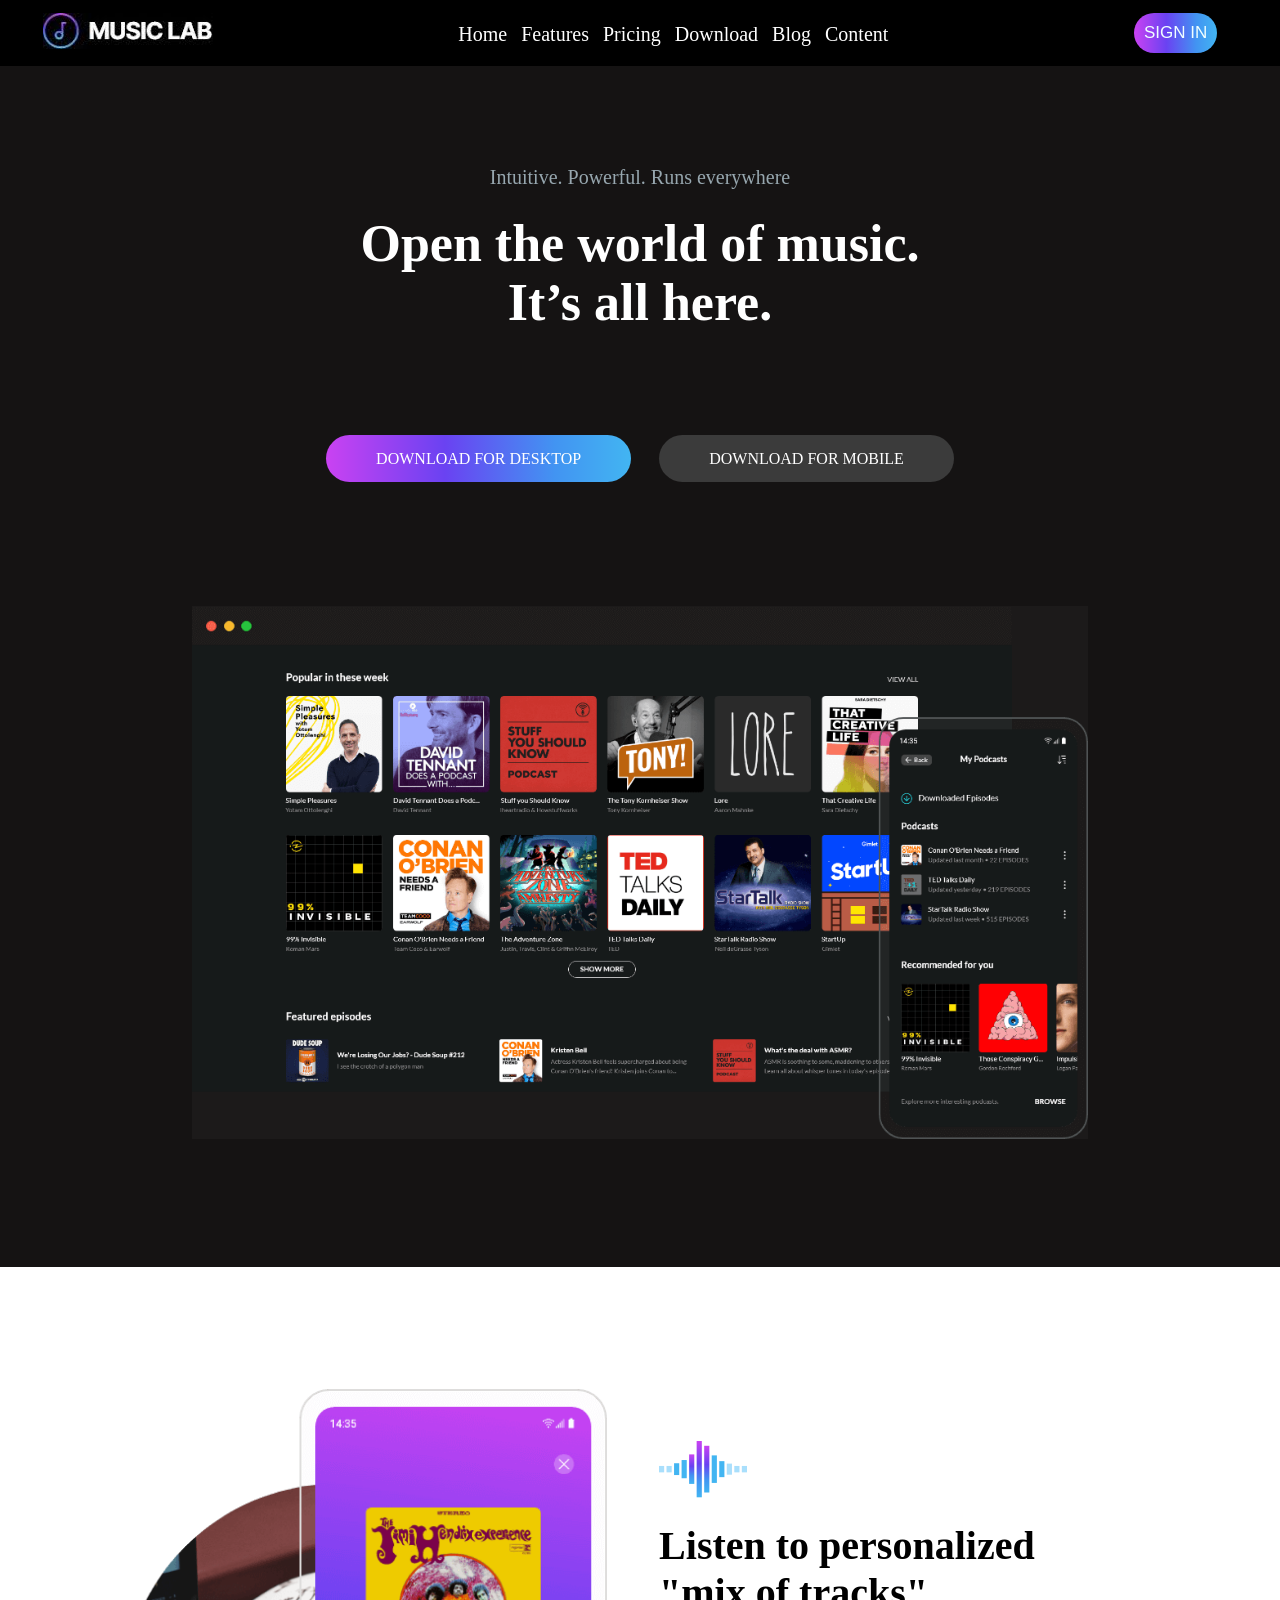
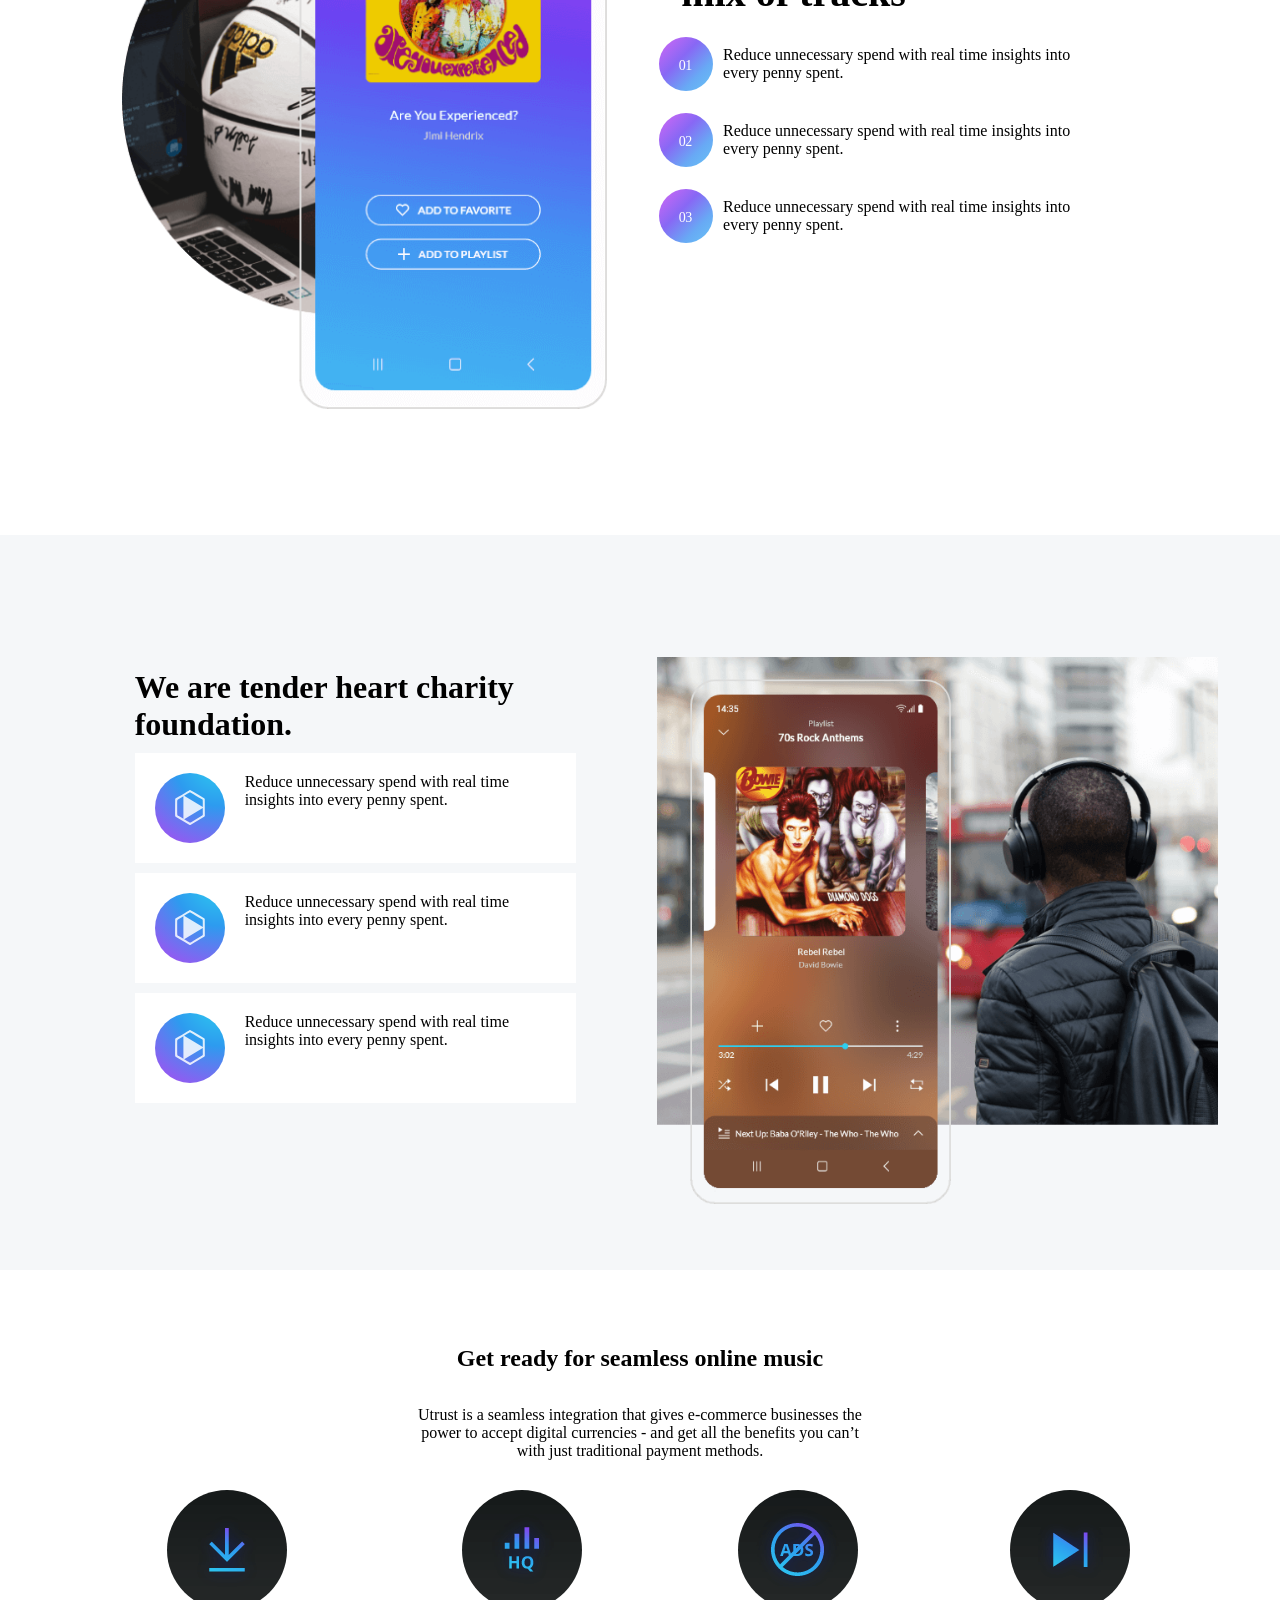
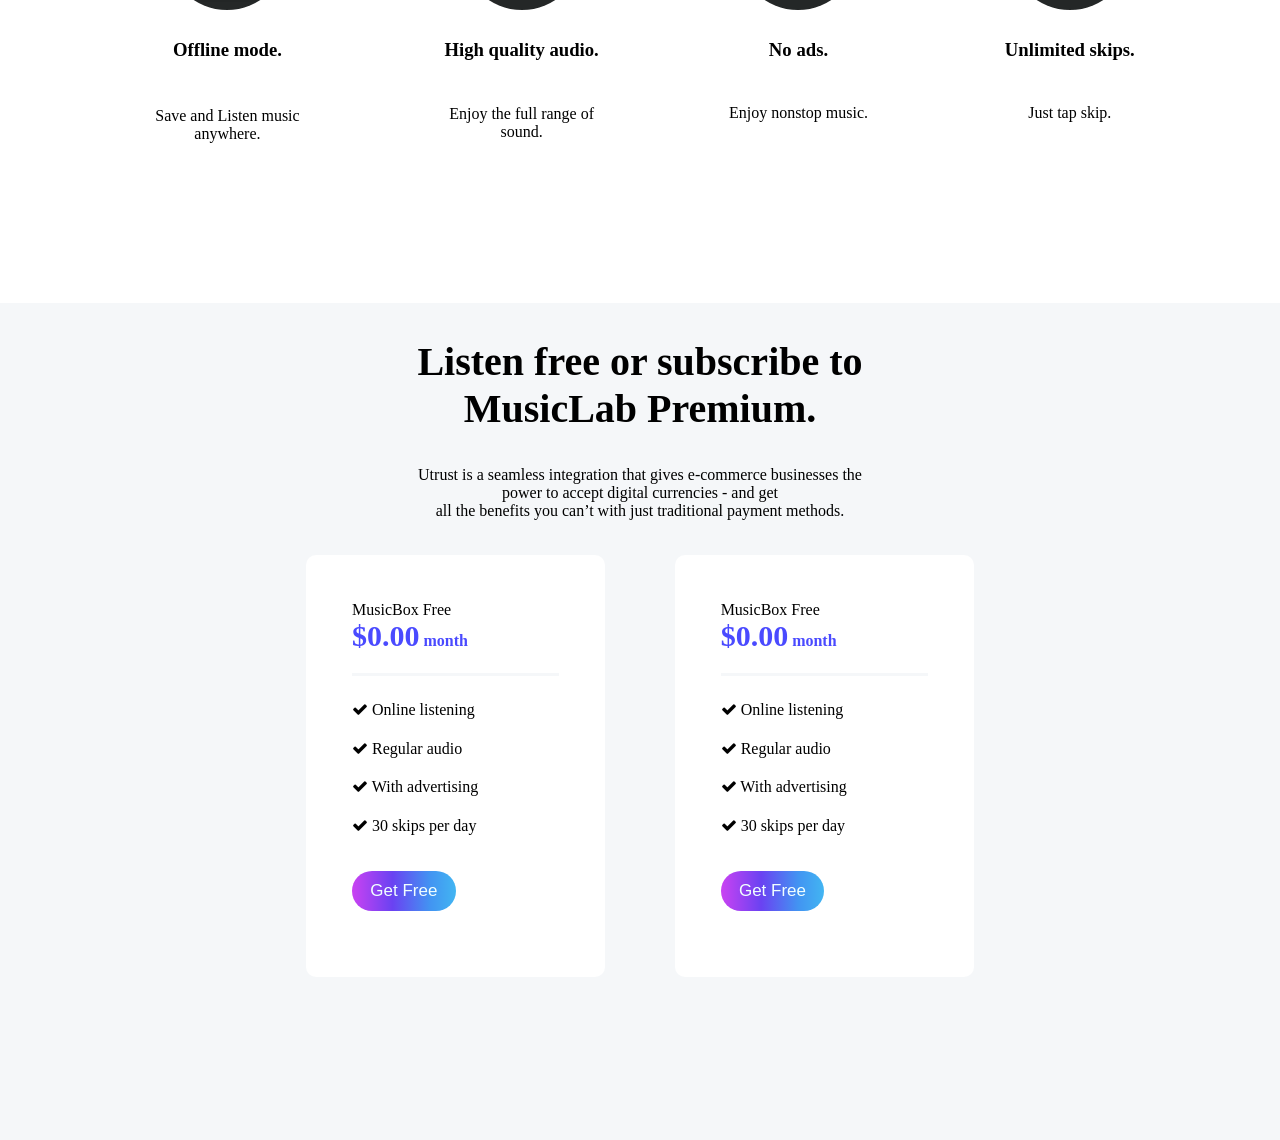
==== index.html @ fc3548c2 "commiting" ====
<!DOCTYPE html>
<html lang="en">
<head>
    <meta charset="UTF-8">
    <meta http-equiv="X-UA-Compatible" content="IE=edge">
    <meta name="viewport" content="width=device-width, initial-scale=1.0">
    <link rel="stylesheet" href="css/style1.css">
    <link rel="stylesheet" href="https://cdnjs.cloudflare.com/ajax/libs/font-awesome/4.7.0/css/font-awesome.min.css">
    <title>Music Lab</title>
</head>
<body>
    <section class="header">
    <nav>
        <a href="index1.html"><img src="img/logo.jpg" alt="logo"></a>
        <div class="nav-links">   
            <ul>
                <li class="list"><a href="#"> Home     </a></li>
                <li class="list"><a href="#"> Features </a></li>
                <li class="list"><a href="#"> Pricing  </a></li>
                <li class="list"><a href="#"> Download </a></li>
                <li class="list"><a href="#"> Blog     </a></li>
                <li class="list"><a href="#"> Content  </a></li>
            </ul>
        </div> 
       <div class="btn">
        <button class="btn">SIGN IN</button>
        <i class="fa fa-bars"></i>
        </div>
    </nav>
    </section>
    <!-- ------------------------ download ------------------------- -->
    <section class="dwlnd">
        <div class="hero">
        <span>
            Intuitive. Powerful. Runs everywhere
        </span>
        <h1>
            Open the world of music. <br> It’s all here.
        </h1>
        <div class="link">
            <a href="" id="bt1" >DOWNLOAD FOR DESKTOP</a>
            <a href="" id="bt2" >DOWNLOAD FOR MOBILE</a>
        </div>
    </div>
    <div class="hero-pic">
    <img src="img/xhero-desktop.png.pagespeed.ic.xxQqC5O0F5.webp" alt="">
    </div>
    </section>
<!-- ----------------------------- personalized mix of tracks ----------------------------- -->
<section class="personalized">
    <div class="personalized">
        <div class="pic">
        <img src="img/xabout1.png.pagespeed.ic.5Gj3LraFvx.webp" alt="" >
        </div>
        <div class="content_per">
            <div>
            <img src="img/xsound.png.pagespeed.ic.aqZmb5nW4H.webp" alt="">
            <h2>Listen to personalized <br> "mix of tracks"</h2>
            </div>
            <div id="f2">
            <div class="num">
                <img src="img/number1.svg" alt="">
                <p>Reduce unnecessary spend with real time insights into every penny spent.</p>
            </div>
            <div class="num">
                <img src="img/number2.svg" alt="">
                <p>Reduce unnecessary spend with real time insights into every penny spent.</p>
            </div>
            <div class="num">
                <img src="img/number3.svg" alt="">
                <p>Reduce unnecessary spend with real time insights into every penny spent.</p>
            </div>
            </div>
        </div>
    </div>
</section>
 <!-- ----------------------------- heart charity foundation ------------------------- -->
<section class="charity">
    <div class="charity1">
        <div class="content-charity">
            <h1>We are tender heart charity foundation.</h1>
            <div class="pic-img">
                <img src="img/finder.svg" alt="">
                <p>Reduce unnecessary spend with real time insights into every penny spent.</p>
            </div>
            <div class="pic-img">
                <img src="img/finder.svg" alt="">
                <p>Reduce unnecessary spend with real time insights into every penny spent.</p>
            </div>
            <div class="pic-img">
                <img src="img/finder.svg" alt="">
                <p>Reduce unnecessary spend with real time insights into every penny spent.</p>
            </div>
        </div>
        <div class="pimg">
        <img src="img/xabout2.png.pagespeed.ic.72aMp8Hctl.webp" alt="" >
        </div>
    </div>
</section>
<!-- ----------------------------- seamless -------------------------- -->
<section class="seamless">
    <div class="seamless">
       <h1>Get ready for seamless online music</h1>
       <p>Utrust is a seamless integration that gives e-commerce businesses the power to accept digital currencies - and get all the benefits you can’t with just traditional payment methods.</p>

    <div class="seamless-box">
        <div class="seam">
            <div>
                <img src="img/xonlinemusic1.png.pagespeed.ic.-YIR7EM0TZ.webp" alt="">
            </div>
            <h3>Offline mode.</h3>
            <p>Save and Listen music anywhere.</p>
        </div>
        <div class="seam">
            <div>
                <img src="img/xonlinemusic2.png.pagespeed.ic.Cceh80Y6Rl.webp" alt="">
            </div>
            <h3>High quality audio.</h3>
            <p>Enjoy the full range of sound.</p>
        </div>
        <div class="seam">
            <div>
                <img src="img/xonlinemusic3.png.pagespeed.ic.zgqB0nbRru.webp" alt="">
            </div>
            <h3>No ads.</h3>
            <p>Enjoy nonstop music.</p>
        </div>
        <div class="seam">
            <div>
                <img src="img/xonlinemusic4.png.pagespeed.ic.Eik9M26QE1.webp" alt="">
            </div>
            <h3>Unlimited skips.</h3>
            <p>Just tap skip.</p>
        </div>
    </div>

    </div>
</section>
<!-- ---------------------------subscription-------------------------- -->
<section class="subscribe">
<div class="subscribe1">
    <div class="one">
    <h1>Listen free or subscribe to <br>
    MusicLab Premium.</h1>
    <p>Utrust is a seamless integration that gives e-commerce businesses the <br> power to accept digital currencies - and get <br> all the benefits you can’t with just traditional payment methods.</p>
</div>
<div class="subs-box">
    <div class="box">
        <div id="up_part">
        <p>MusicBox Free </p>
        <h4> <span id="ss">$0.00</span>
        <span>month</span>
        </h4>
        </div>
        <div id="list">
            <ul>
                <li><i class="fa fa-check"></i>  Online listening</li>
                <li><i class="fa fa-check"></i>  Regular audio</li>
                <li><i class="fa fa-check"></i>  With advertising</li>
                <li><i class="fa fa-check"></i>  30 skips per day</li>
            </ul>
        </div>
        <div class="btn">
           <button >Get Free</button>
        </div>
    </div>
    <div class="box">
        <div id="up_part">
        <p>MusicBox Free </p>
        <h4> <span id="ss">$0.00</span>
        <span>month</span>
        </h4>
        </div>
        <div id="list">
            <ul>
                <li><i class="fa fa-check"></i>  Online listening</li>
                <li><i class="fa fa-check"></i>  Regular audio</li>
                <li><i class="fa fa-check"></i>  With advertising</li>
                <li><i class="fa fa-check"></i>  30 skips per day</li>
            </ul>
        </div>
        <div class="btn">
           <button >Get Free</button>
        </div>
    </div>
</div>

</div>
</section>
</body>
</html>
---- css/style1.css ----
*{
    margin: 0;
    padding: 0;
}
body{
    font-family: 'Inter';
}
.header{
    position: relative;
}
nav{
    display: flex;
    justify-content: space-between;
    flex-basis: 32%;
    margin: 0px 30px;
    padding: 1%;
}
.nav-links ul li{
    display: inline-block;  /*This makes the items of  lists in horizontal*/
    margin-top: 10px;
}
.nav-links ul li a{
    text-decoration: none;
    font-size: 20px;
    padding: 2px 5px;
    margin-top: 5px;
    color: white;
    transition: 1s;
}
.nav-links ul li a:hover{
    color: #626364;
}
.btn button{
    margin-right:20px;
    cursor: pointer;
}
.btn button{
    font-family: 'Inter', sans-serif;
    font-size: 17px;
    padding: 10px;
    border-radius: 20px;
    background: linear-gradient(to right, rgb(202, 66, 242) 0%, rgb(106, 66, 242) 39%, rgb(66, 148, 242) 75%, rgb(66, 181, 242) 100%, rgb(125, 185, 232) 100%);
    color: azure;
    border-style: none;
}
.header::before{
    content: "";
    background: rgb(0, 0, 0);
    width: 100%;
    height: 100%;
    z-index: -1;
    position: absolute;
    opacity: 1;
}
.btn i{
    display: none;
}
nav .fa{
    color: rgb(70, 69, 69);
    font-size: 22px;
    margin: 10px;
    margin-right: 0px;
    cursor: pointer;
}
.link{
    padding:3% ;
}
@media(max-width:855px){
    .btn button{
    display: none;
    }
    .btn i{
        display: block;
    }
    .nav-links{
        position: absolute;
        width: 100vw;
        top: 45px;
        left: 0;
        text-align: center;
        background: rgb(49, 49, 49);
        justify-content: center;
        display: none;
    }
    .nav-links ul li{
        display: block;
    }

}
/* ---------------------DOWNLOAD--------------- */
.dwlnd{
    text-align: center;
    position: relative;
}
.dwlnd .hero{
    padding-top: 100px;
    margin-bottom: 100px;
}
.dwlnd span{
    color: #97a7af;
    font-size: 20px;
    margin-bottom: 30px;
    margin-top: 100px;
    
}
.dwlnd::before{
    content: "";
    background: #151313;
    left: 0;
    width: 100%;
    height: 100%;
    z-index: -1;
    position: absolute;
    opacity: 1;
}
.dwlnd .hero h1{
    position: relative;
    margin: 25px 0px;
    font-size: 52px;
    font-weight: 600;
    color: white;
    animation-name: b-t;
    animation-duration: 1s;
    animation-iteration-count: 1;
    
}
@keyframes b-t{
    0%{
        bottom: -250px;

    }
    100%{
        bottom: 0px;
    }
}
.dwlnd .link a{
    text-decoration: none;
    padding: 15px 50px;
    border-radius: 25px;
    color: white;
    margin: 1%;
}
.dwlnd .link{
   margin-top: 80px;
}
.dwlnd .link #bt1{
    position: relative;
    background: linear-gradient(to right, rgb(202, 66, 242) 0%, rgb(106, 66, 242) 39%, rgb(66, 148, 242) 75%, rgb(66, 181, 242) 100%, rgb(125, 185, 232) 100%);
    animation-name: l-r;
    animation-duration: 1.3s;
    animation-iteration-count: 1;
   
}
@keyframes l-r{
    0%{
        left: -250px;

    }
    100%{
       left: 0;
    }
}
.dwlnd .link #bt2{
    position: relative;
    background-color: rgb(59, 59, 59);
    animation-name: r-l;
    animation-duration: 1.3s;
    animation-iteration-count: 1;
    
}
@keyframes r-l{
    0%{
        right: -250px;

    }
    100%{
       right: 0;
    }
}
.dwlnd .link #bt2:hover{
    background: linear-gradient(to right, rgb(202, 66, 242) 0%, rgb(106, 66, 242) 39%, rgb(66, 148, 242) 75%, rgb(66, 181, 242) 100%, rgb(125, 185, 232) 100%);
}
.dwlnd .hero-pic{
    display: flex;
    justify-content: center;
    padding-bottom: 10%;
    padding-top: 0;
    overflow: hidden;
    
}
.dwlnd img{
    width: 70%;
}
@media(max-width:855px){
     .dwlnd .link{
        display: flex;
        flex-direction: column;
        flex-wrap: wrap;
        flex-basis: 44%;
        
    }
    .dwlnd h1{
        font-size: 35px;
    }
    
}
/* ----------------------------- personalized mix of tracks ----------------------------- */
.personalized{
    padding: 5%;
    display: flex;
}
.personalized .pic img{
    margin-right: 100px;
    width: 100%;
}
.content_per h2{
    font-size: 40px;
    margin-top: 20px;
}
.content_per{
    display: flex;
    flex-direction: column;
    padding: 5%;
    text-align: left;
}
.content_per div{
    margin-bottom: 20px;
}
.num{
    display: flex;
}
.num p{
    margin:10px;
}
@media(max-width:855px){
    .personalized{
        flex-direction: column;
    }
    .num{
        flex-direction: column;
    }
    .personalized .pic img{
        width: 100%;
        margin-right: 0px;
    }
    .num img{
        width: 70px;
    }
    .content_per{
        padding-left: 0;
    }
    .content_per h2{
        font-size: 20px;
    }
}
/* -----------------------heart charity foundation.---------------------- */
.charity{
    position: relative;
   
}
.charity::before{
    content: "";
    background: #F5F7F9;
    height: 100%;
    width: 100%;
    position: absolute;
    opacity: 1;
    z-index: -1;
}
.charity1{
    display: flex;
    padding: 3%;
}
.content-charity{
    padding: 8%;
    width: 40%;
   
}
.content-charity h1{
    font-size: 32px;
} 
.pic-img{
    display: flex;
    margin: 10px;
    margin-left: 0;
    width: 100%;
    padding: 20px;
    background-color: #fff;
    
}
.pimg{
    margin-top: 5%;
    margin-left: 0;
    padding: 2%;
}
.pimg img{
    width: 100%;
}
.pic-img img{
    margin-right: 20px;
   
}
@media(max-width:855px){
    .charity1{
        flex-direction: column;
    }
    .content-charity h1{
        font-size: 16px;
    }
    .content-charity{
        padding: 2%;
        width: 86%;
    }
    .pic-img{
        width: 100%;
    }
}
/* ------------------ seamless -------------------- */
.seamless{
    text-align: center;
    padding: 3%;
}

.seamless h1{
    margin-bottom: 3%;
}
.seamless p{
    padding: 30px;
    padding-top: 0;
    padding-left: 30%;
    padding-right: 30%;
}
.seamless-box{
    display: flex;
    flex-wrap: wrap;
    justify-content: space-around;
    vertical-align: center;
}
.seamless img{
    margin: 0 30px;
}
.seam h3{
    margin: 25px 0;
}
.seam p{
    padding: 10%;
}
@media(max-width:855px){
    .seamless p{
        padding: 30px;
        padding-top: 0;
    }
}
/* ------------------------Subscription--------------------- */
.subscribe{
    text-align: center;
    position: relative;
    padding: 5%;
}
.subscribe::before{
    content: "";
    width: 100%;
    height: 100%;
    background: #F5F7F9;
    position: absolute;
    left: 0;
    z-index: -1;
    opacity: 1;
}
.subscribe1 h1{
    margin: 3%;
    font-size: 2.5rem;
    font-weight: 600;
}
.subscribe .subscribe1 p{
   text-align: center;
}
.subs-box{
    display: flex;
    justify-content: center;   
}
.subs-box .box{
    margin: 3%;
    padding: 4%;
    text-align: left;
    background: white;
    border-radius: 10px;
    width: 18%;
}
.subs-box .box h4{
    color: rgb(74, 74, 255);
    margin-bottom: 20px;
}
.subs-box .box h4 #ss{
    font-size: 30px;
    font-weight: 600;
}
.subs-box .box #up_part{
    border-bottom: 3px solid #F5F7F9;
}
.subs-box .box #up_part p{
    text-align: left;
}
.subs-box .box #list ul{
    list-style: none;
    line-height: 1.8rem;
    margin-top: 20px;
}
.subs-box .box #list ul li{
    margin: 10px 0;
}
.subs-box .box:hover {
 color: white;
 background-color: #151313;
 transition: 0.5s;
}
.subs-box .box:hover #list ul li i{
    color: white;
}
.subs-box .box:hover #list ul li{
    color: #626364;
}
.box .btn button{
    width: 50%;
    margin: 20px 0;
}
.subs-box .box:hover .btn button{
    background: #151313;
    border: 1px solid rgb(74, 74, 255);
    color: rgb(74, 74, 255);
}
@media(min-width:601px) and (max-width:855px){
    .subs-box{
        flex-direction: column;
        justify-content: center;
    }
    .box .btn button{
        display: block;
    }
    .subs-box .box{
        width: 34%;
        margin-left: 30%;
    }
}
@media(max-width:600px){
    .subs-box{
        flex-direction: column;
        justify-content: center;
    }
    .box .btn button{
        display: block;
    }
    .subs-box .box{
        width: 95%;
        margin-left: 0;
    }
}
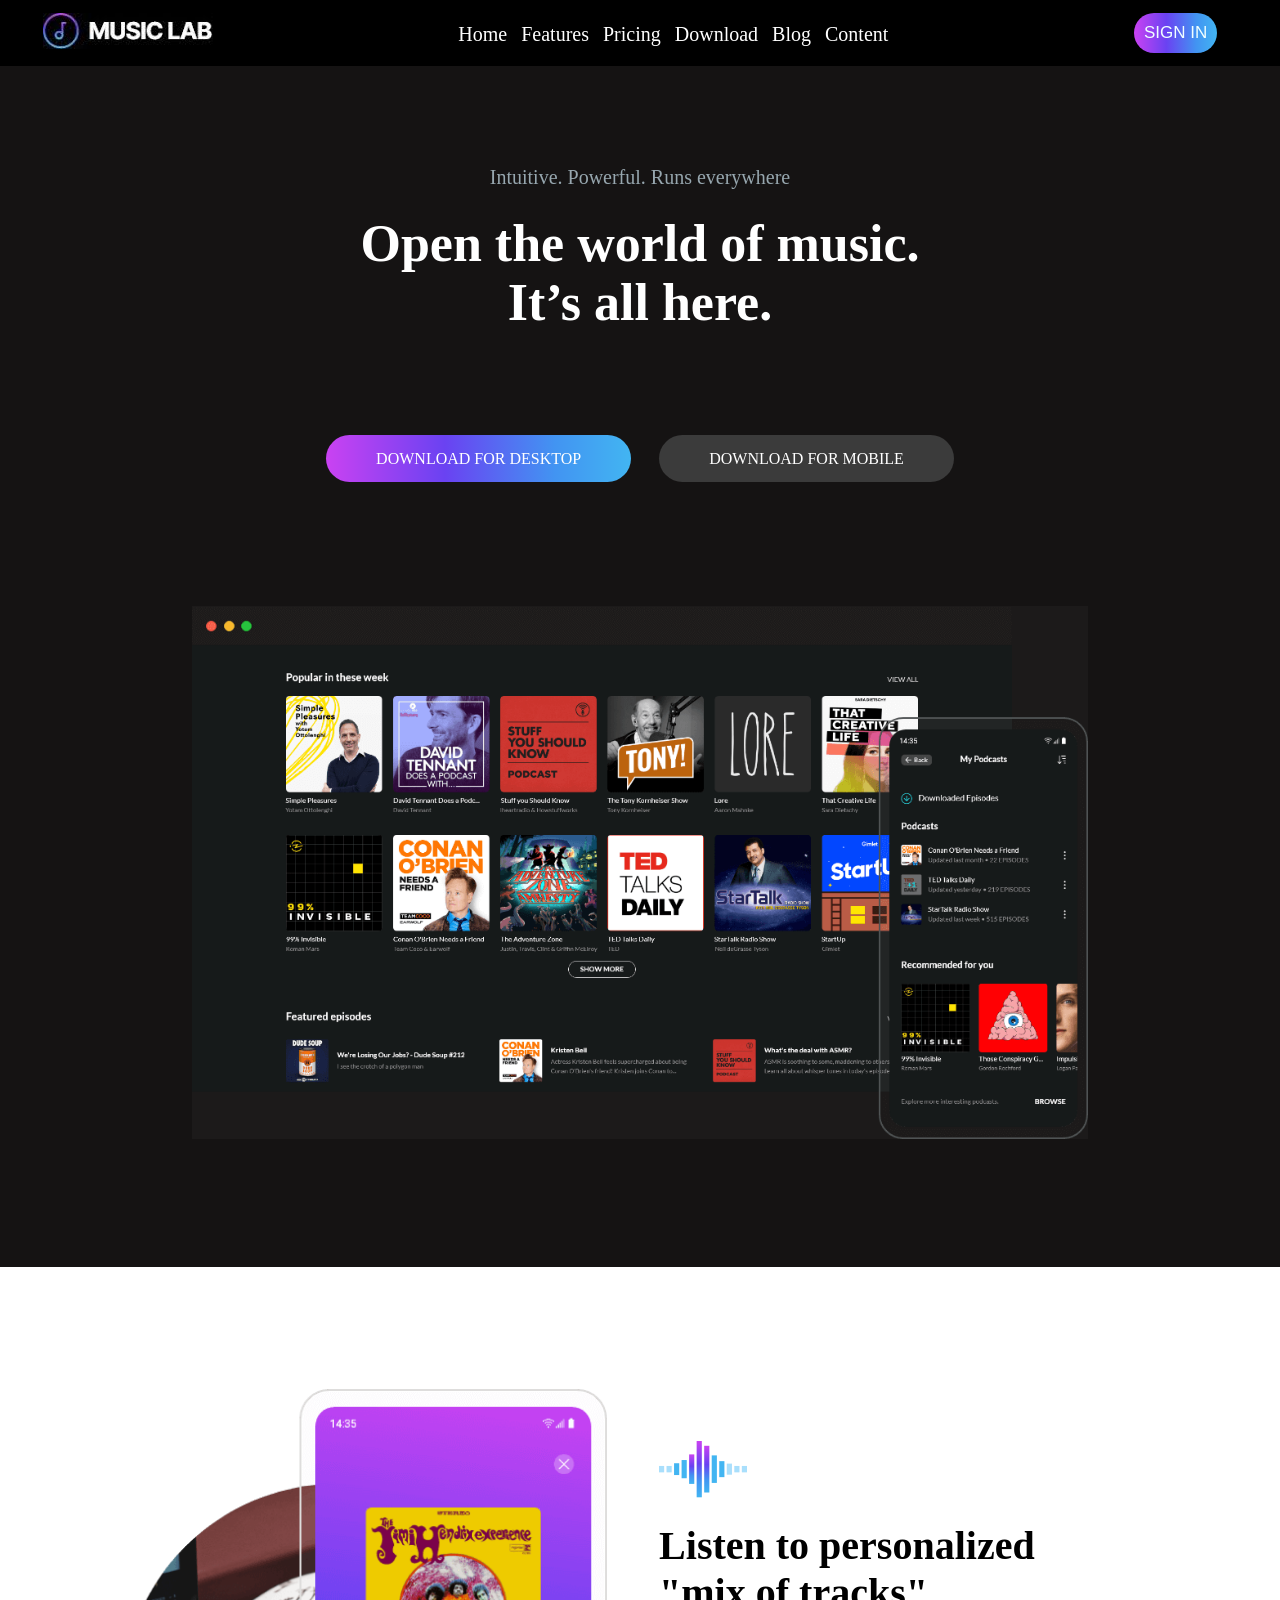
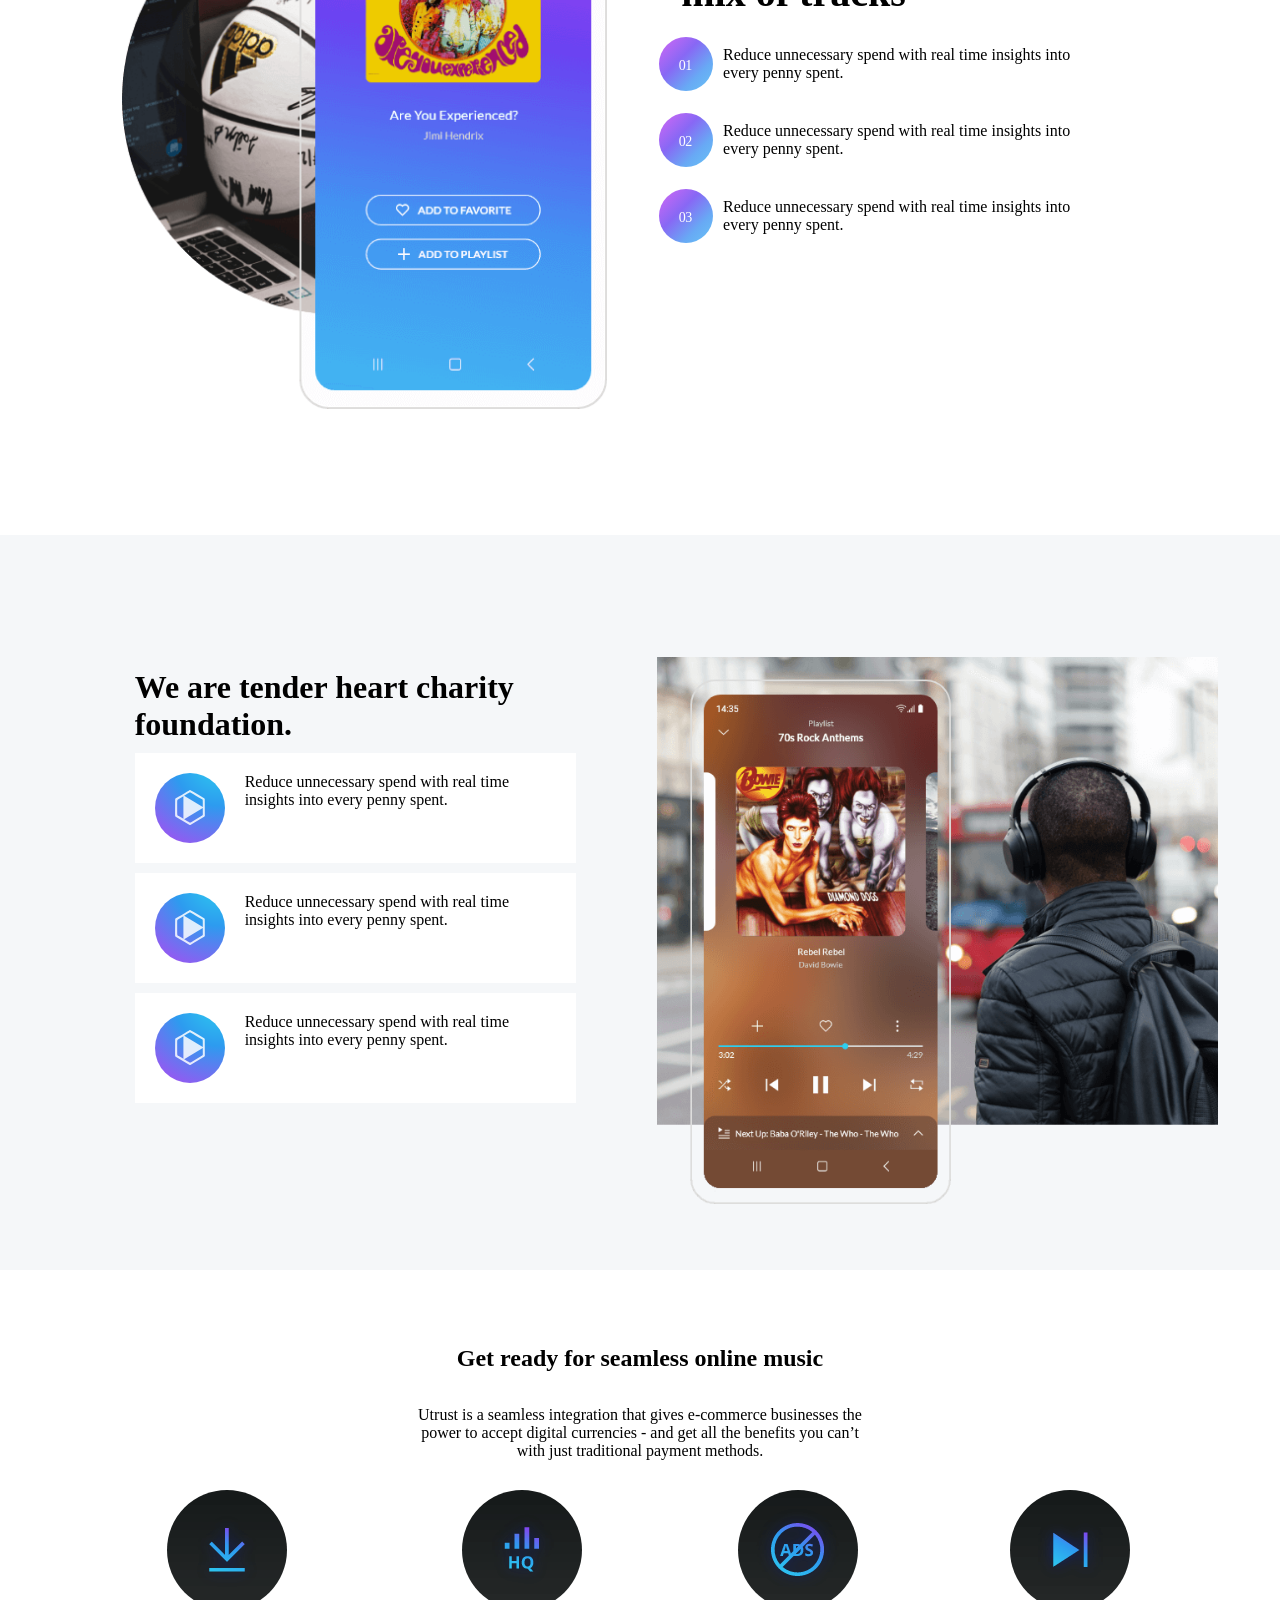
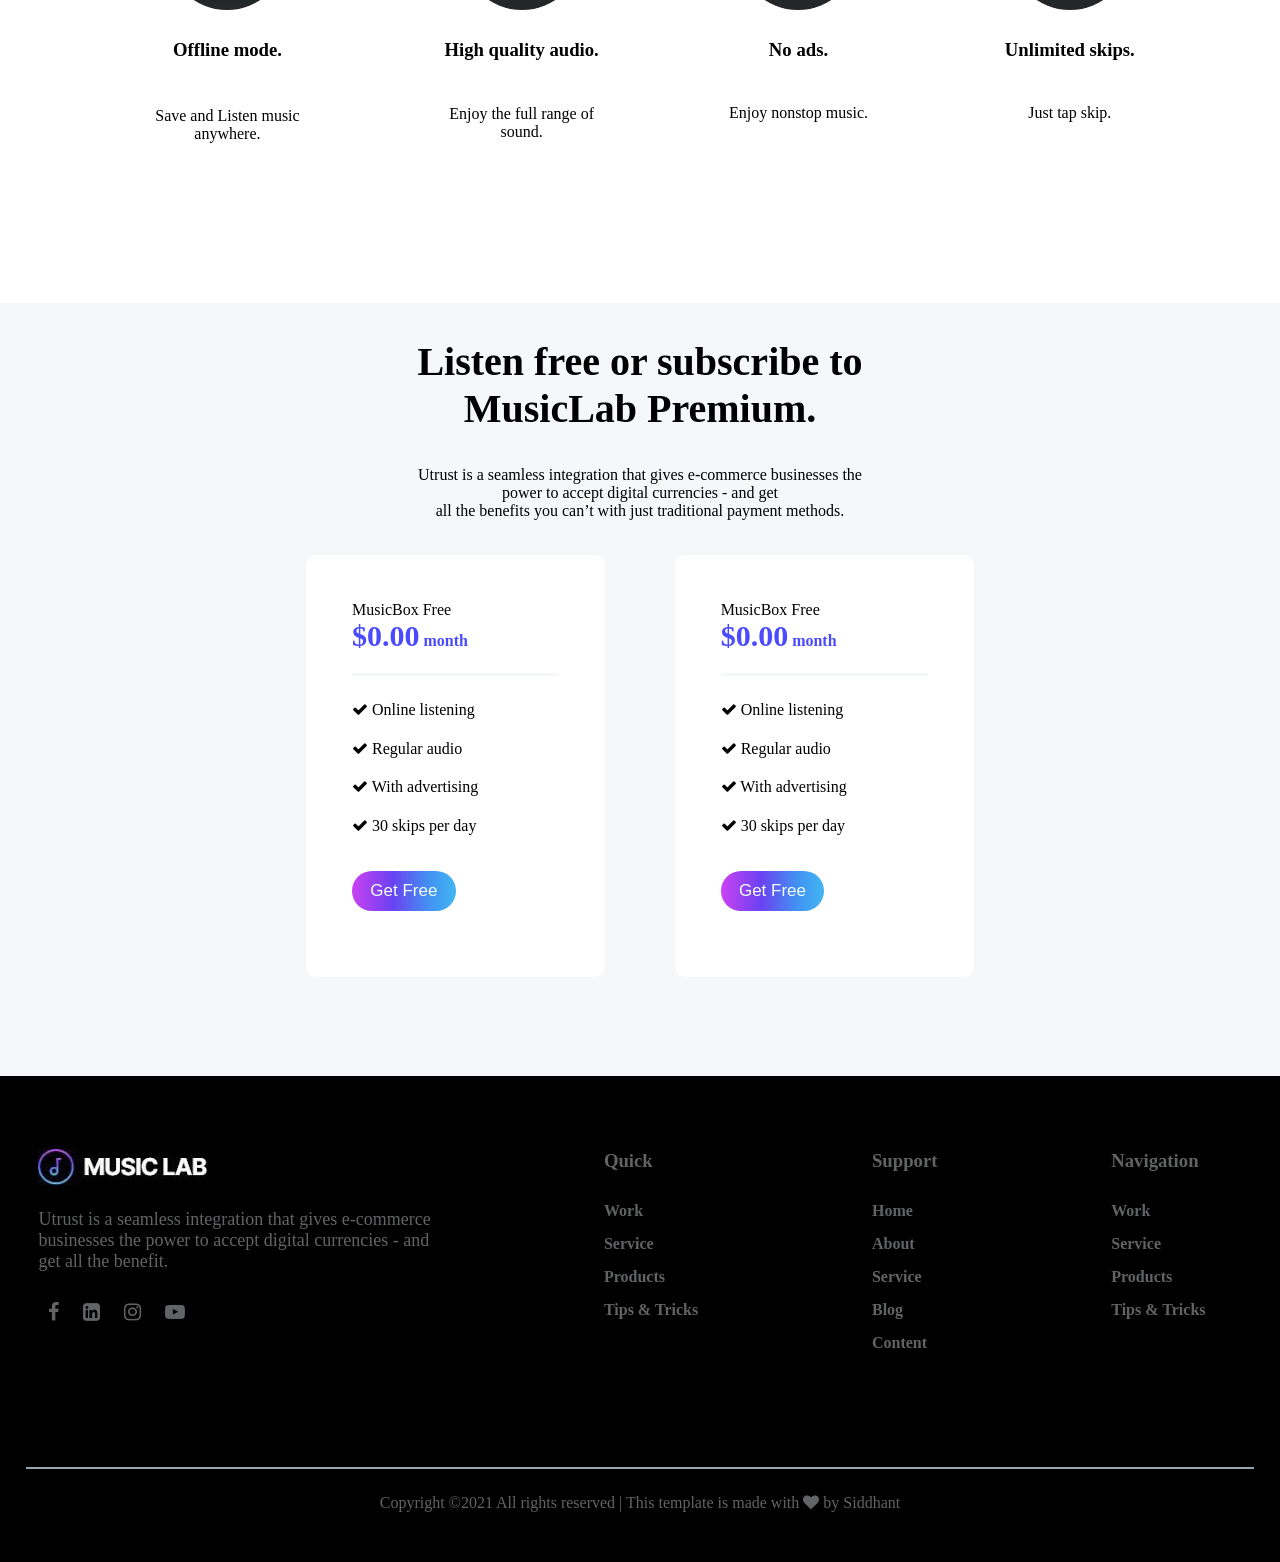
==== commit bb543f25: "Added Footer" ====
--- a/index.html
+++ b/index.html
@@ -12,7 +12,7 @@
     <section class="header">
     <nav>
         <a href="index1.html"><img src="img/logo.jpg" alt="logo"></a>
-        <div class="nav-links">   
+        <div class="nav-links" id="myLinks">   
             <ul>
                 <li class="list"><a href="#"> Home     </a></li>
                 <li class="list"><a href="#"> Features </a></li>
@@ -24,7 +24,7 @@
         </div> 
        <div class="btn">
         <button class="btn">SIGN IN</button>
-        <i class="fa fa-bars"></i>
+        <i class="fa fa-bars" onclick="myFunction()" ></i>
         </div>
     </nav>
     </section>
@@ -184,8 +184,68 @@
         </div>
     </div>
 </div>
+</div>
+</section>
+<!------------------------------ Footer -------------------------------->
+<section class="footer">   
+<div class="footer1">
+    <div class="social">
+    <img src="img/logo.jpg" alt="">
+    <p>Utrust is a seamless integration that gives e-commerce <br> businesses the power to accept digital currencies - and <br> get all the benefit.</p>
+    <div class="social-media">
+        <ul>
+            <li><i class="fa fa-facebook"></i></li>
+            <li><i class="fa fa-linkedin-square"></i></li>
+            <li><i class="fa fa-instagram"></i></li>
+            <li><i class="fa fa-youtube-play"></i></li>
+        </ul>
+    </div>
+</div>
+<div class="links">
+    <div class="quick">
+        <h3>Quick</h3>
+        <ul>
+            <li>Work</li>
+            <li>Service</li>
+            <li>Products</li>
+            <li>Tips & Tricks</li>
+        </ul>
+    </div>
+    <div class="quick">
+        <h3>Support</h3>
+        <ul>
+            <li>Home</li>
+            <li>About</li>
+            <li>Service</li>
+            <li>Blog</li>
+            <li>Content</li>
+        </ul>
+    </div>
+    <div class="quick">
+        <h3>Navigation</h3>
+        <ul>
+            <li>Work</li>
+            <li>Service</li>
+            <li>Products</li>
+            <li>Tips & Tricks</li>
+        </ul>
+    </div>
+</div>
+</div>
+<div class="respect">
+    <p>Copyright ©2021 All rights reserved | This template is made with <i class="fa fa-heart"></i> by Siddhant</p>
+</div>
+</section>
 
-</div>
-</section>
+<script>
+    function myFunction() {
+  var x = document.getElementById("myLinks");
+  if (x.style.display === "block") {
+    x.style.display = "none";
+  } else {
+    x.style.display = "block";
+  }
+}
+</script>
 </body>
 </html>
--- a/css/style1.css
+++ b/css/style1.css
@@ -81,6 +81,7 @@
         background: rgb(49, 49, 49);
         justify-content: center;
         display: none;
+        z-index: 2;
     }
     .nav-links ul li{
         display: block;
@@ -199,6 +200,9 @@
         flex-basis: 44%;
         
     }
+    .dwlnd .link a{
+        font-size:small;
+    }
     .dwlnd h1{
         font-size: 35px;
     }
@@ -454,4 +458,103 @@
         width: 95%;
         margin-left: 0;
     }
+}
+/*----------------Footer-------------*/
+.footer{
+    position: relative;
+    color: #626364;
+}
+.footer1{
+    padding: 3%;
+    display: flex;
+    justify-content: space-between;   
+}
+.footer::before{
+    content: "";
+    background-color: black;
+    width: 100%;
+    height: 100%;
+    position:absolute;
+    opacity: 1;
+    z-index: -1;
+}
+.social-media ul li{
+    display: inline-block;
+    margin: 10px;
+    font-size: 20px;
+}
+.social-media ul li i{
+    cursor: pointer;
+}
+.social-media ul li i:hover{
+    color: #97a7af;
+    transform: translateY(-3px);
+}
+.social img{
+    margin-top: 35px;
+}
+.social p{
+    margin: 5% 0;
+    font-size: large;
+}
+.social-media ul{
+    list-style: none;
+}
+.links{
+    padding: 3%;
+    display: flex;
+    width: 50%;
+    justify-content: space-between;
+}
+.links ul{
+    list-style: none;
+}
+.quick h3{
+    margin-bottom: 30px;
+    font-weight: bolder;
+}
+.links ul li{
+    margin: 15px 0;
+    text-align: left;
+    font-size: medium;
+    font-weight: bold;
+    width: fit-content;
+    cursor: pointer;
+    position: relative;
+    
+}
+.links .quick ul li::after{
+    content: "";
+    width: 0;
+    right: 0;
+    bottom: 0;
+    background: #97a7af;
+    height: 2px;
+    position: absolute;
+    opacity: 1;
+    z-index: 2;
+}
+.links .quick ul li:hover::after{
+    width: 100%;
+    transition: 0.5s;
+}
+.respect{
+    padding: 2%;
+    text-align: center;
+}
+.respect p{
+    padding: 2%;
+    border-top: 2px solid #97a7af;
+}
+@media (max-width:700px){
+    .footer1{
+        flex-direction: column;
+    }
+    .links{
+       width: 95%;
+       font-weight: lighter;
+    }
+    .social{
+        text-align: center;
+    }
 }
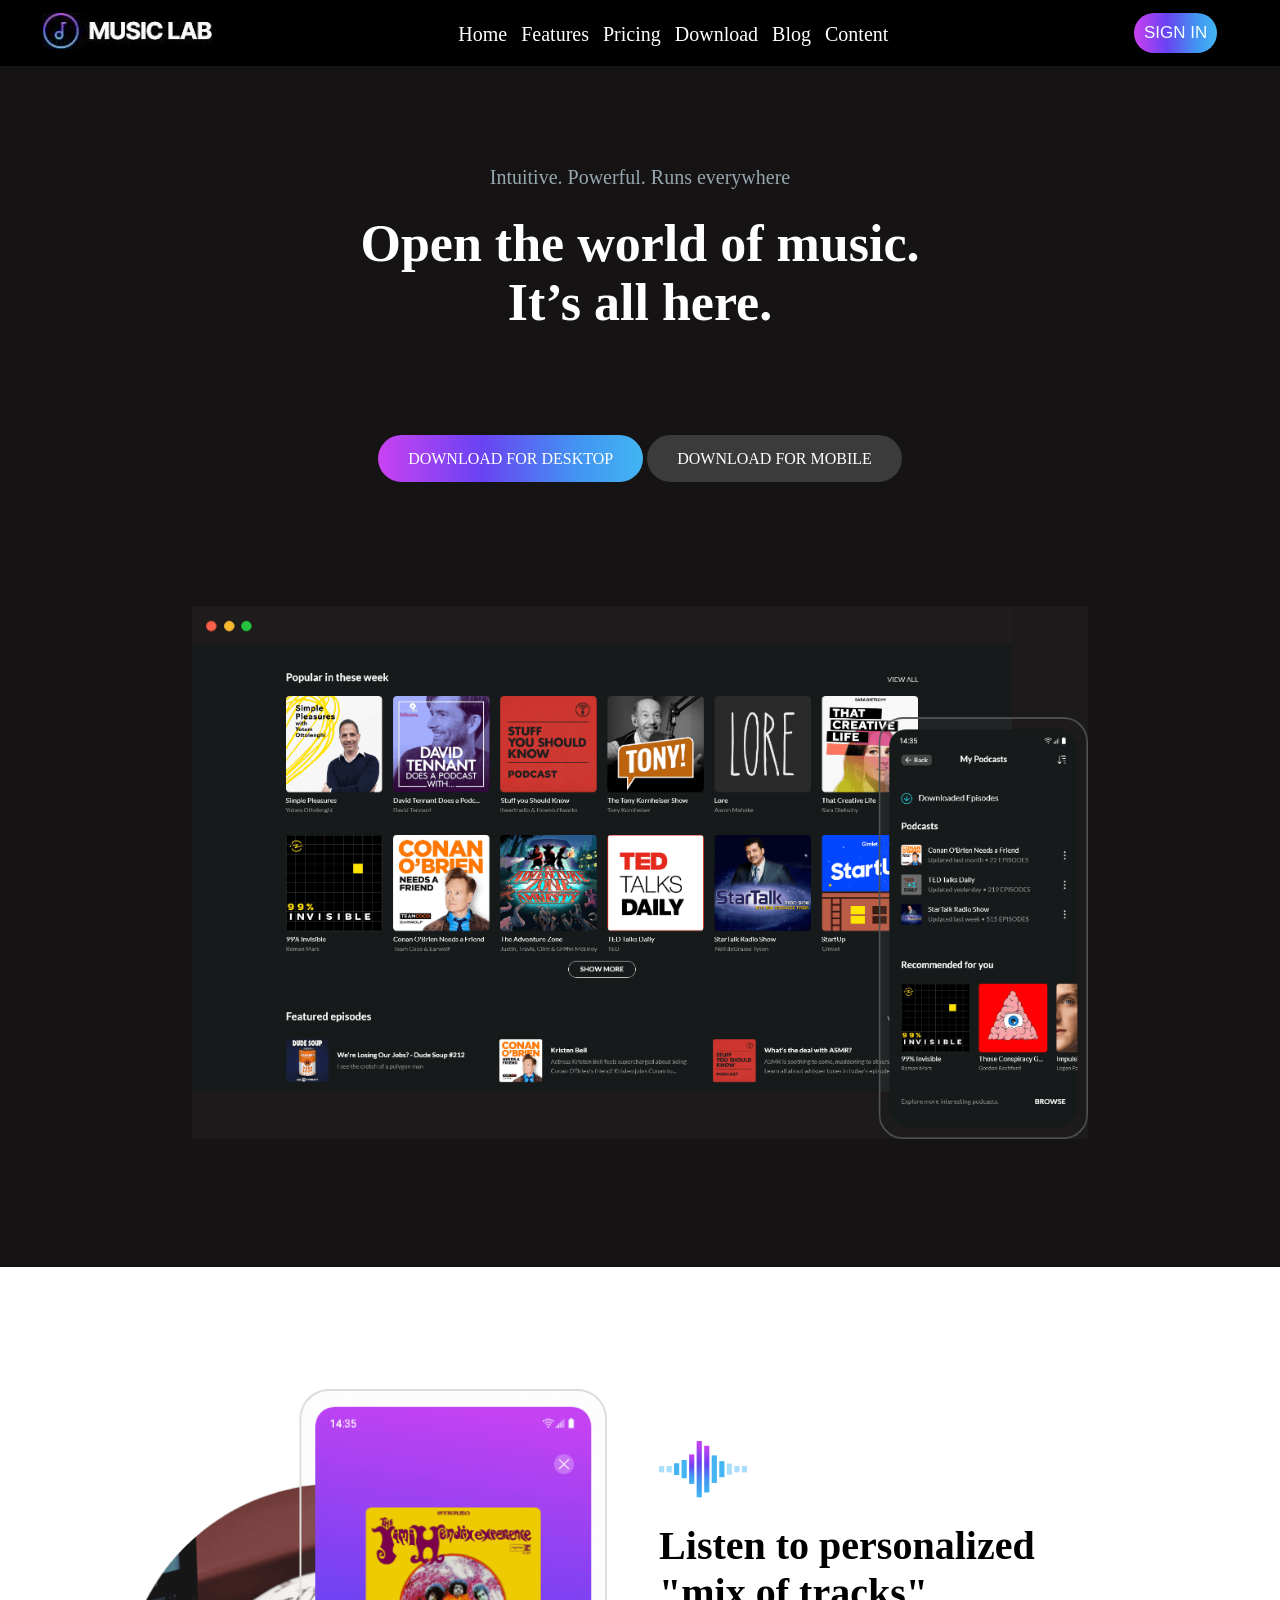
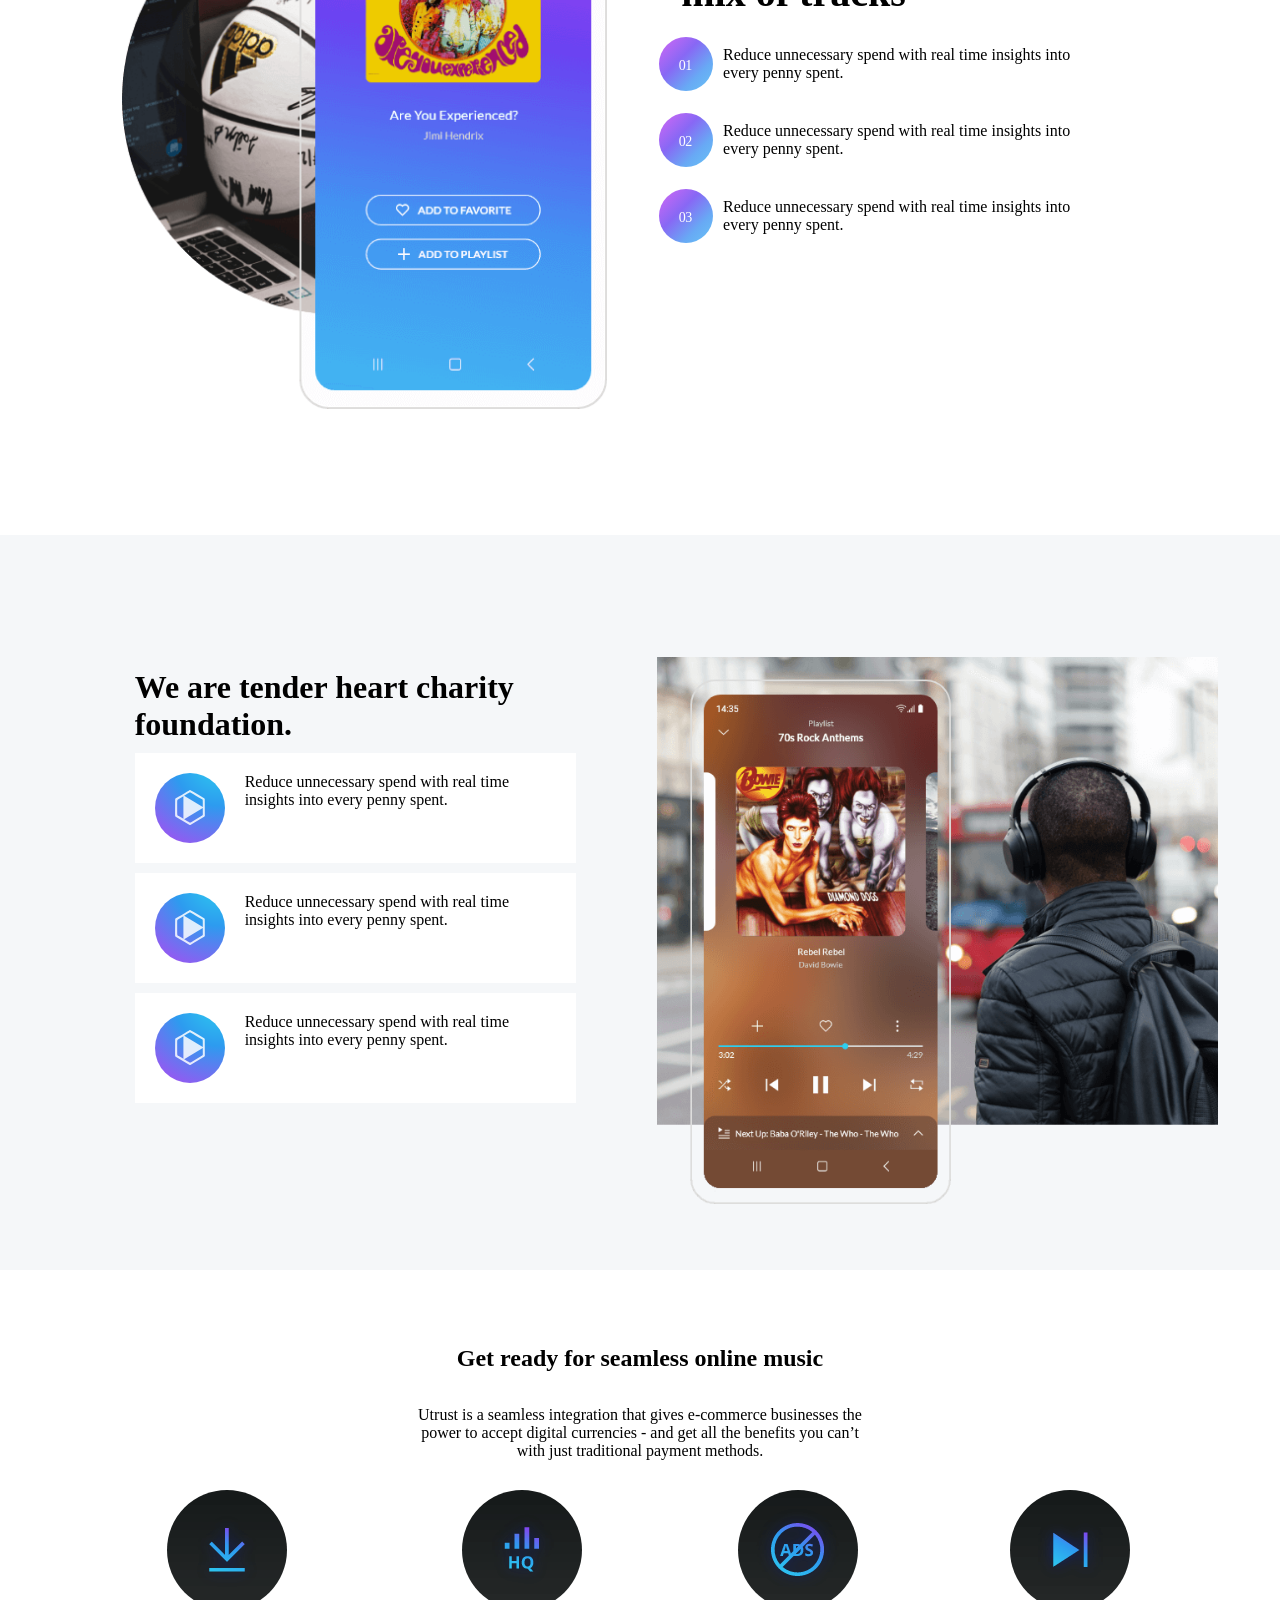
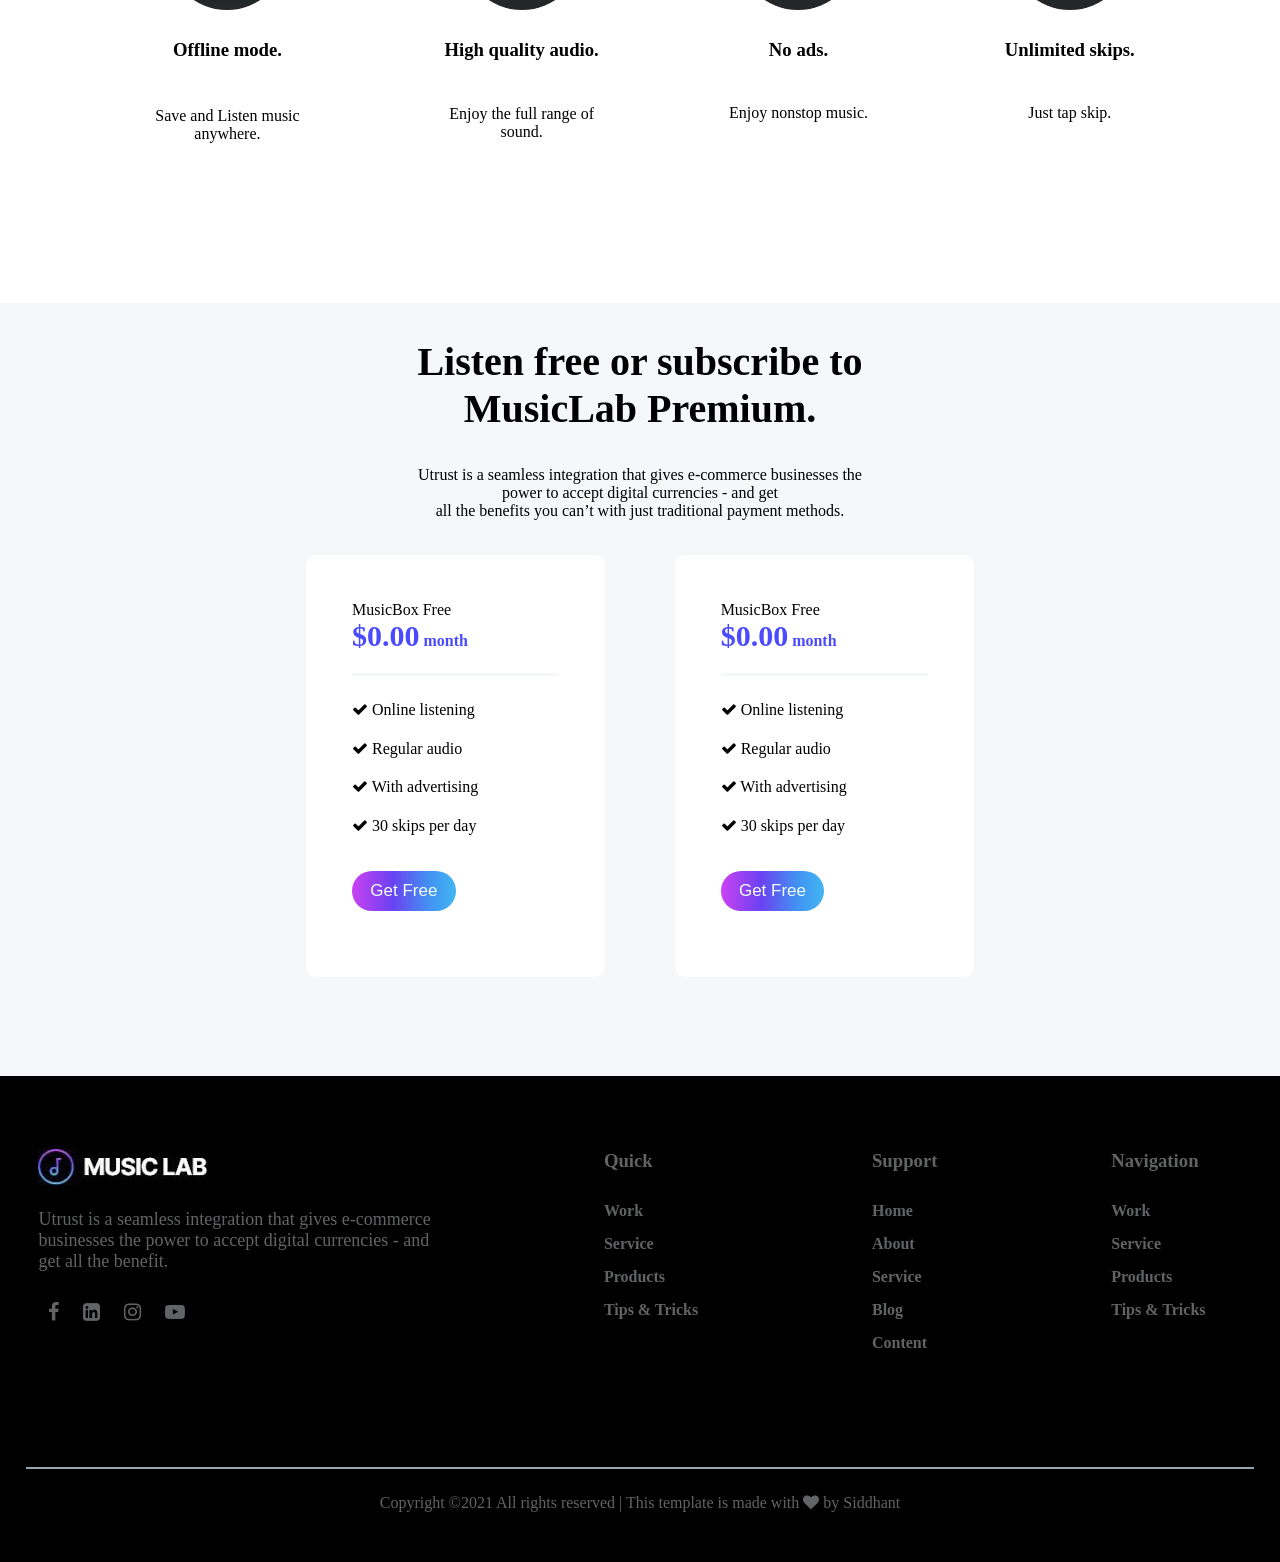
==== commit 2f764174: "toggle menu" ====
--- a/index.html
+++ b/index.html
@@ -24,7 +24,7 @@
         </div> 
        <div class="btn">
         <button class="btn">SIGN IN</button>
-        <i class="fa fa-bars" onclick="myFunction()" ></i>
+        <i class="fa fa-bars"  id="btn_1"></i>
         </div>
     </nav>
     </section>
@@ -236,16 +236,13 @@
     <p>Copyright ©2021 All rights reserved | This template is made with <i class="fa fa-heart"></i> by Siddhant</p>
 </div>
 </section>
-
 <script>
-    function myFunction() {
-  var x = document.getElementById("myLinks");
-  if (x.style.display === "block") {
-    x.style.display = "none";
-  } else {
-    x.style.display = "block";
-  }
-}
+    const nav = document.getElementById('myLinks');
+    const btn = document.getElementById('btn_1');
+    btn.addEventListener('click',()=>{
+        console.log("hii");
+        nav.classList.toggle('active');
+    });
 </script>
 </body>
 </html>
--- a/css/style1.css
+++ b/css/style1.css
@@ -4,6 +4,7 @@
 }
 body{
     font-family: 'Inter';
+    overflow-x: hidden;
 }
 .header{
     position: relative;
@@ -73,20 +74,24 @@
         display: block;
     }
     .nav-links{
-        position: absolute;
+        position: fixed;
         width: 100vw;
         top: 45px;
         left: 0;
+        height: 220px;
         text-align: center;
         background: rgb(49, 49, 49);
         justify-content: center;
-        display: none;
+        transform: translateY(-125%);
         z-index: 2;
+        transition: 0.5s ease-in-out;
     }
     .nav-links ul li{
         display: block;
     }
-
+    .nav-links.active{
+        transform: translateY(0);
+    }
 }
 /* ---------------------DOWNLOAD--------------- */
 .dwlnd{
@@ -136,10 +141,12 @@
 }
 .dwlnd .link a{
     text-decoration: none;
-    padding: 15px 50px;
+    padding: 15px 30px;
     border-radius: 25px;
     color: white;
-    margin: 1%;
+    margin: auto;
+    margin-bottom: 20px;
+    width: fit-content;       
 }
 .dwlnd .link{
    margin-top: 80px;
@@ -197,8 +204,6 @@
         display: flex;
         flex-direction: column;
         flex-wrap: wrap;
-        flex-basis: 44%;
-        
     }
     .dwlnd .link a{
         font-size:small;
@@ -557,4 +562,7 @@
     .social{
         text-align: center;
     }
+    .respect{
+        padding: 0;
+    }
 }
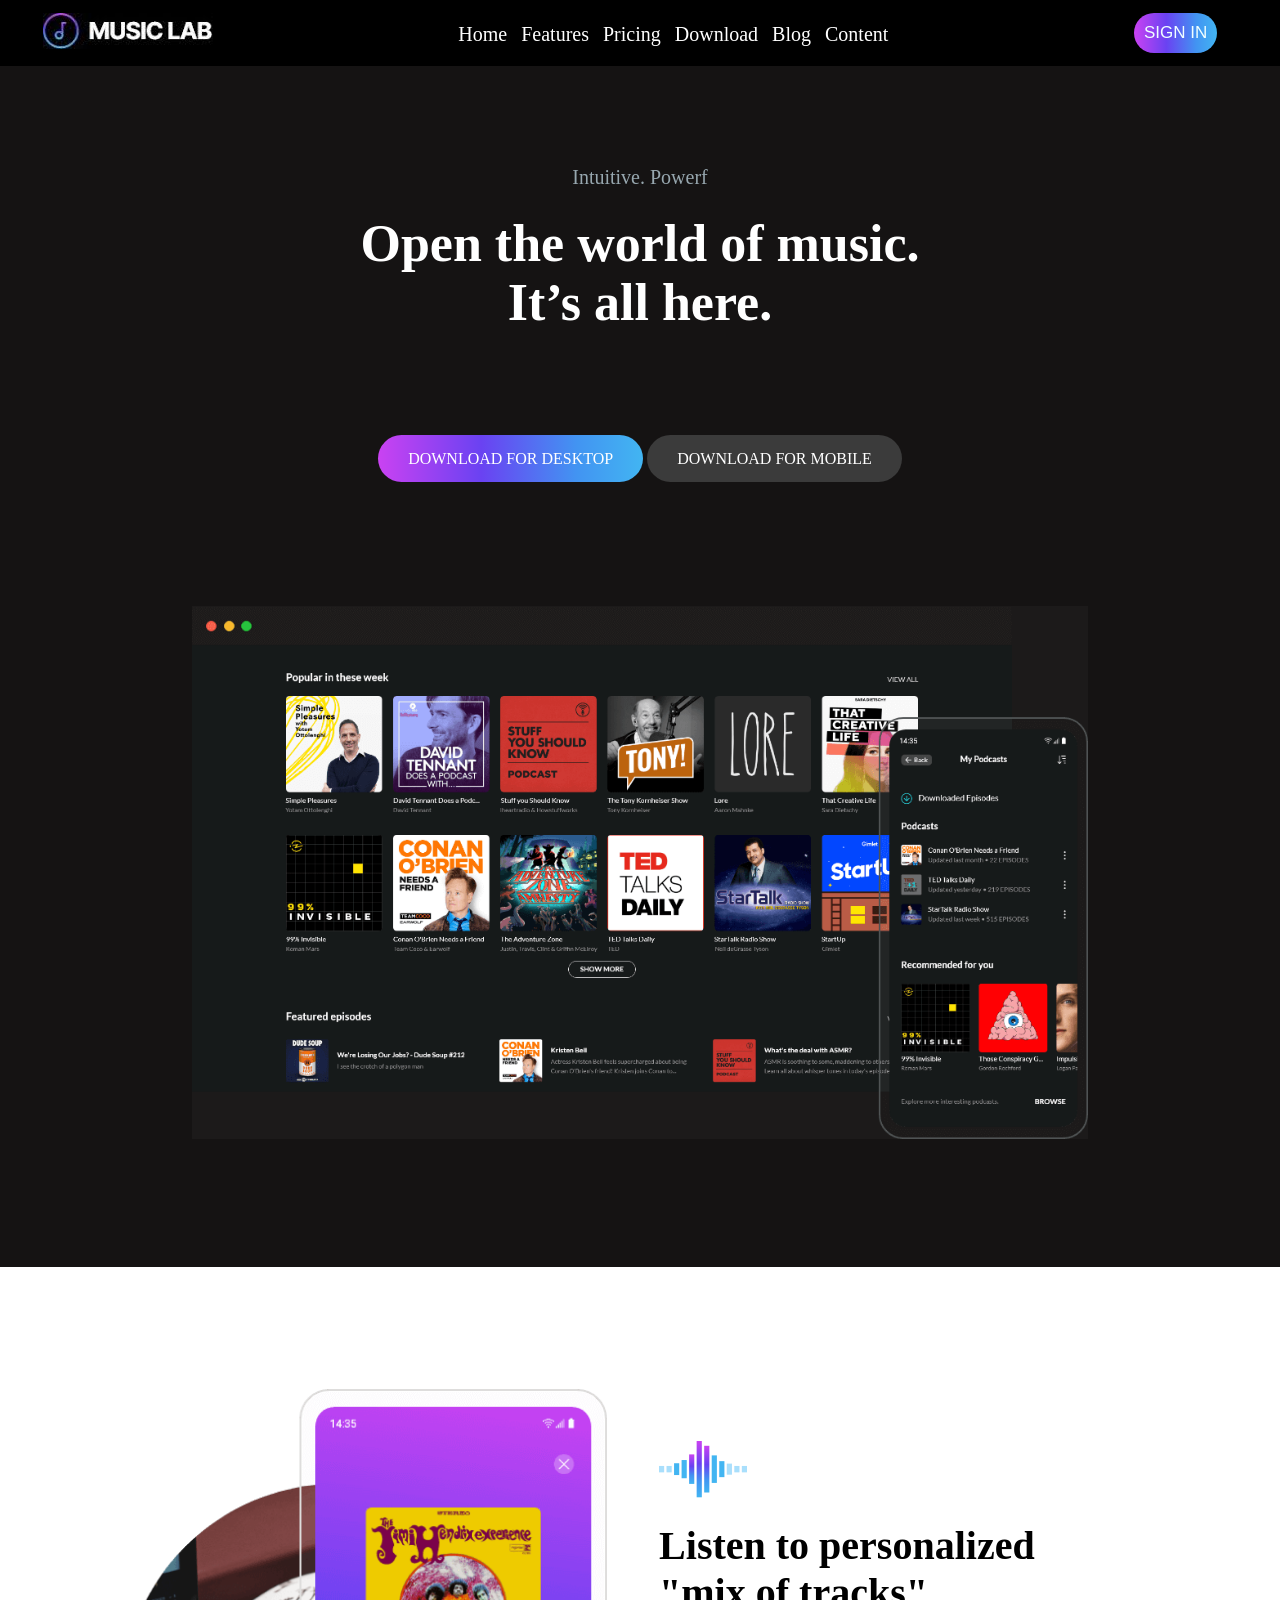
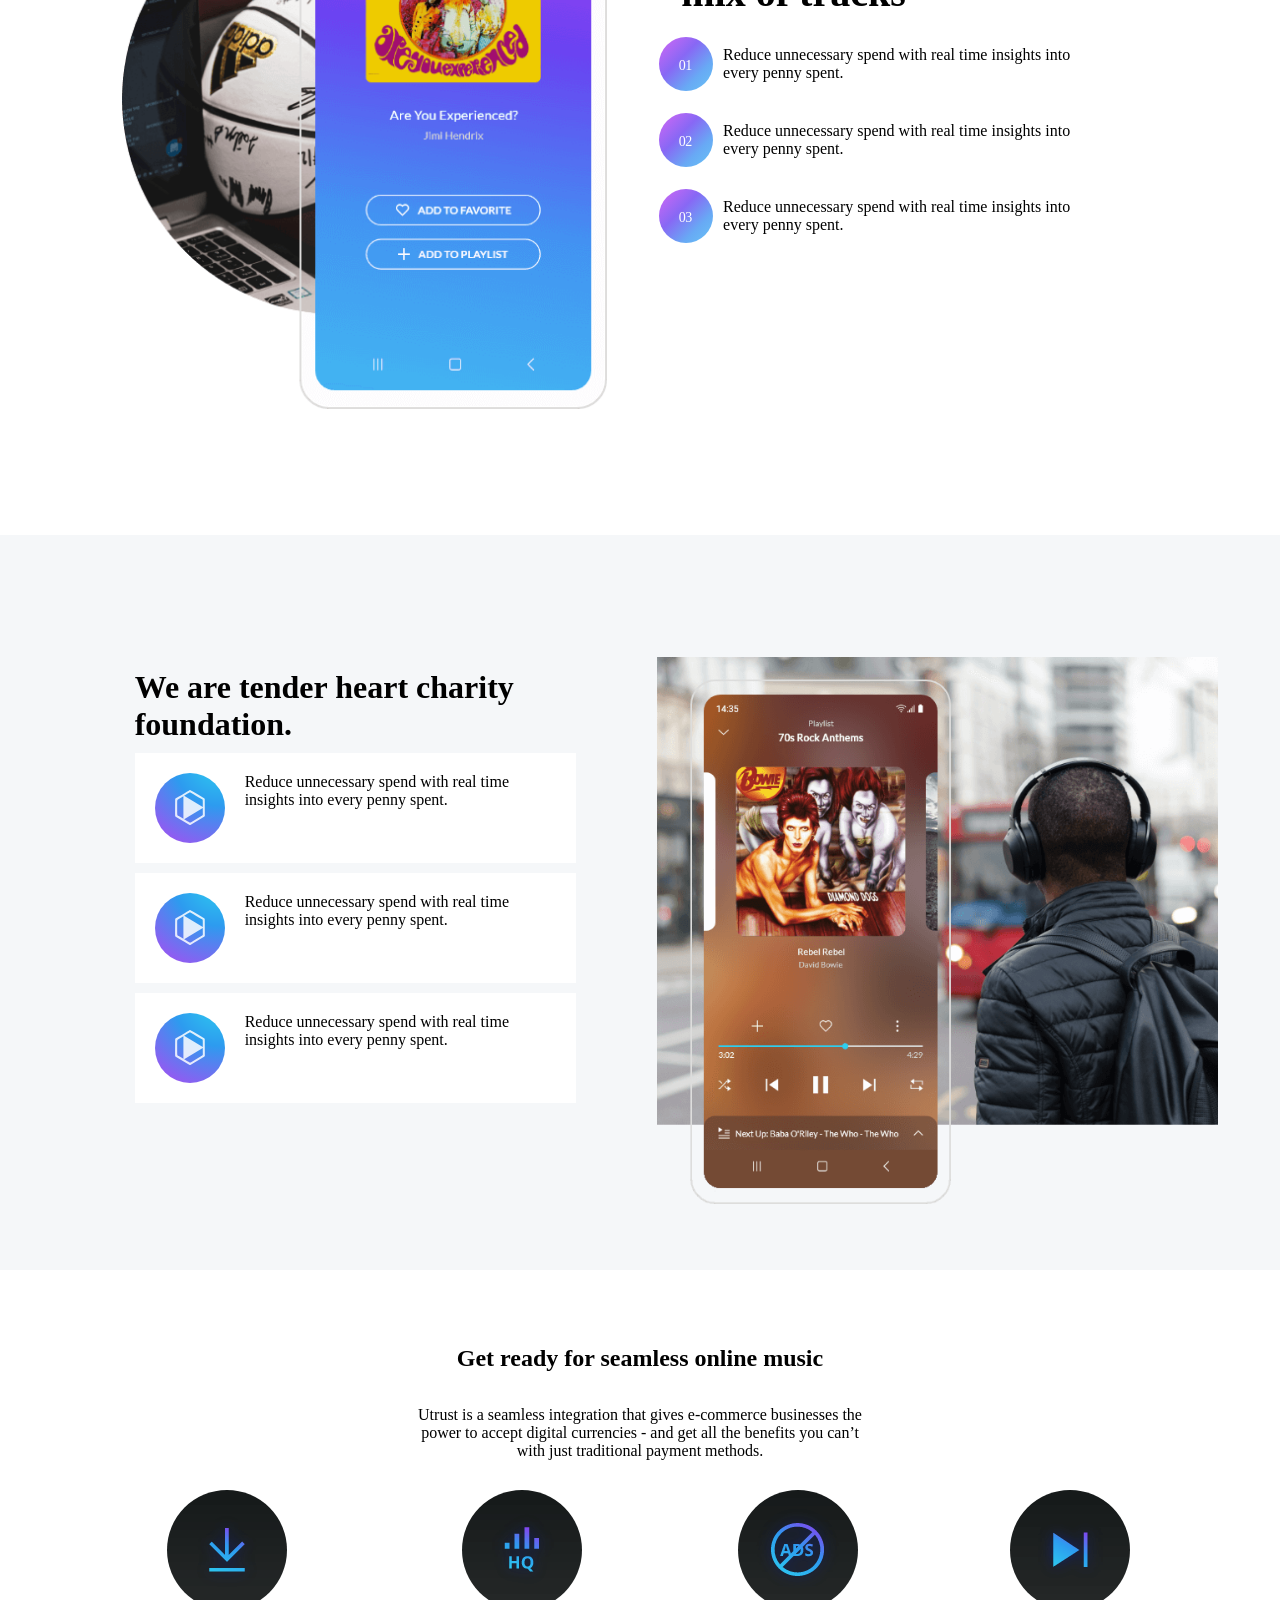
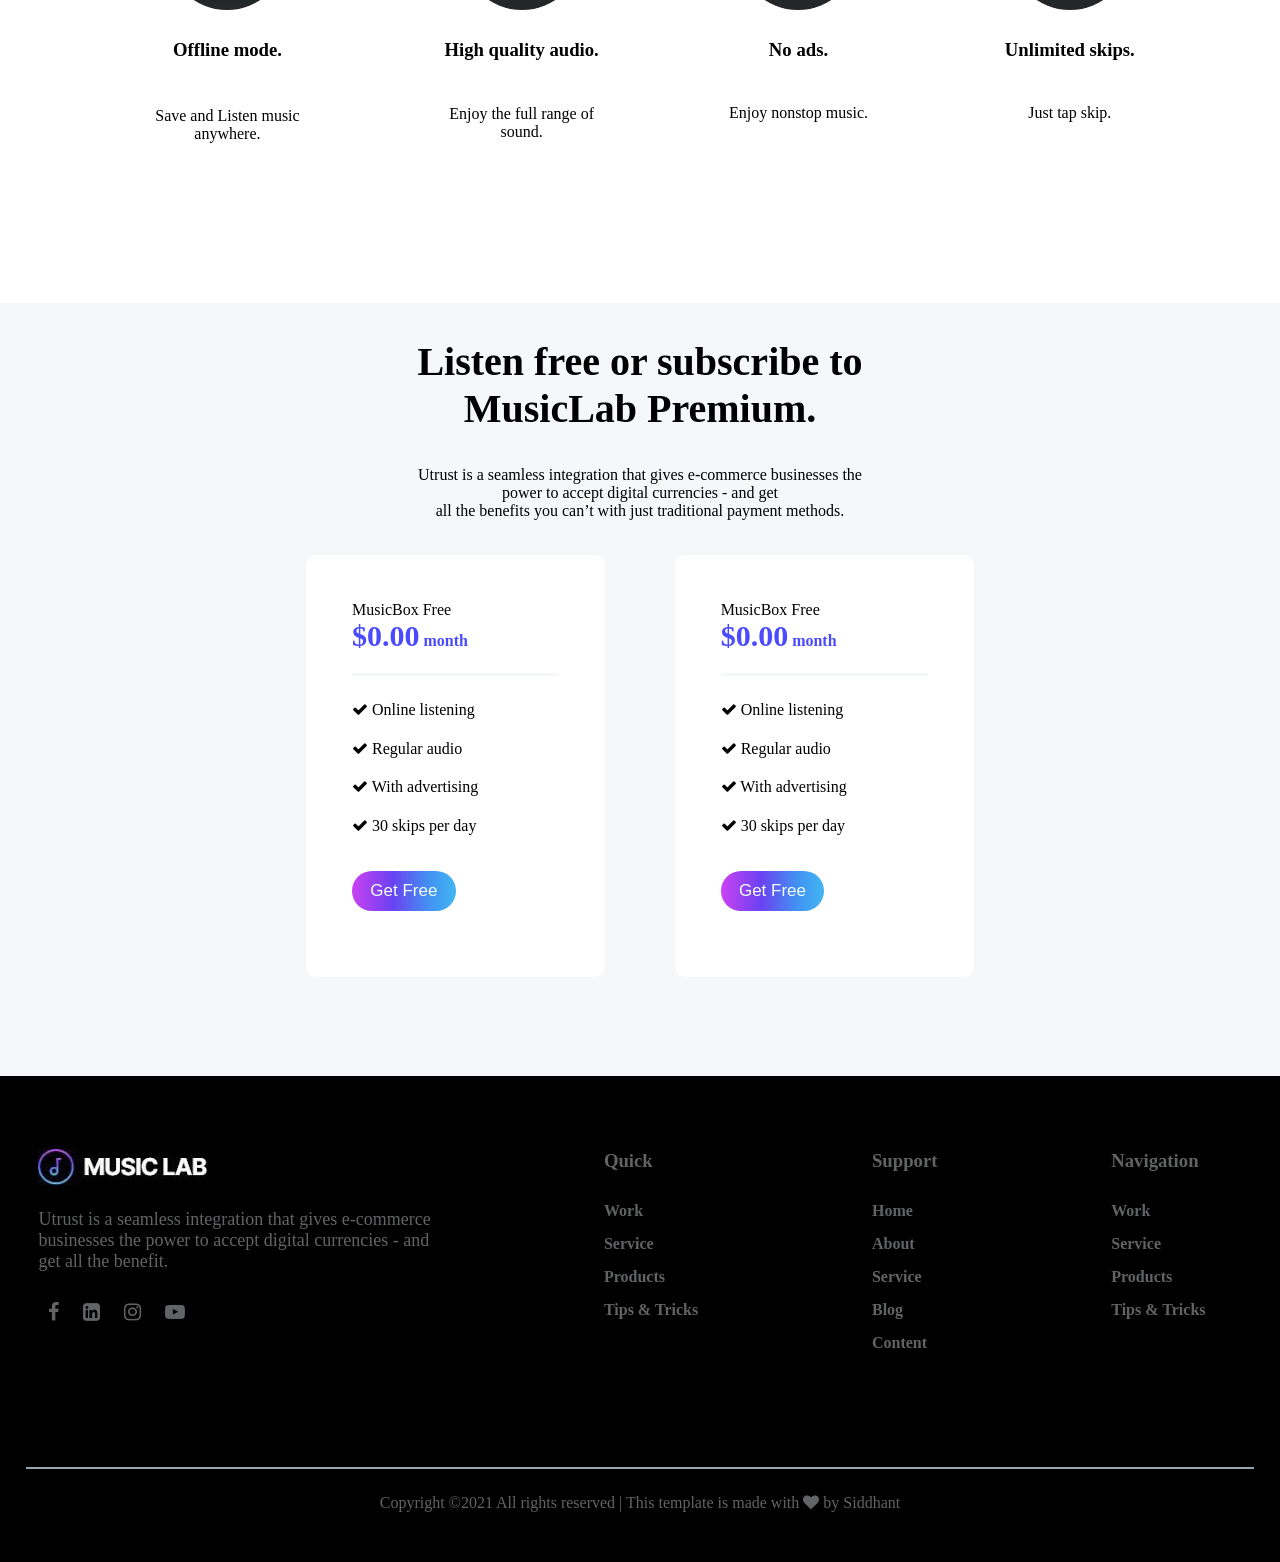
==== commit b33bd485: "New commit" ====
--- a/index.html
+++ b/index.html
@@ -31,7 +31,7 @@
     <!-- ------------------------ download ------------------------- -->
     <section class="dwlnd">
         <div class="hero">
-        <span>
+        <span id="sText" >
             Intuitive. Powerful. Runs everywhere
         </span>
         <h1>
@@ -243,6 +243,17 @@
         console.log("hii");
         nav.classList.toggle('active');
     });
+
+    let sText = document.getElementById('sText').innerText;
+    let index = 0;
+    function writeText(){
+        document.getElementById('sText').innerText = sText.slice(0, index);
+        index++;
+        if(index>sText.length-1){
+            index = 0;
+        }
+    }
+    setInterval(writeText,100);
 </script>
 </body>
 </html>
